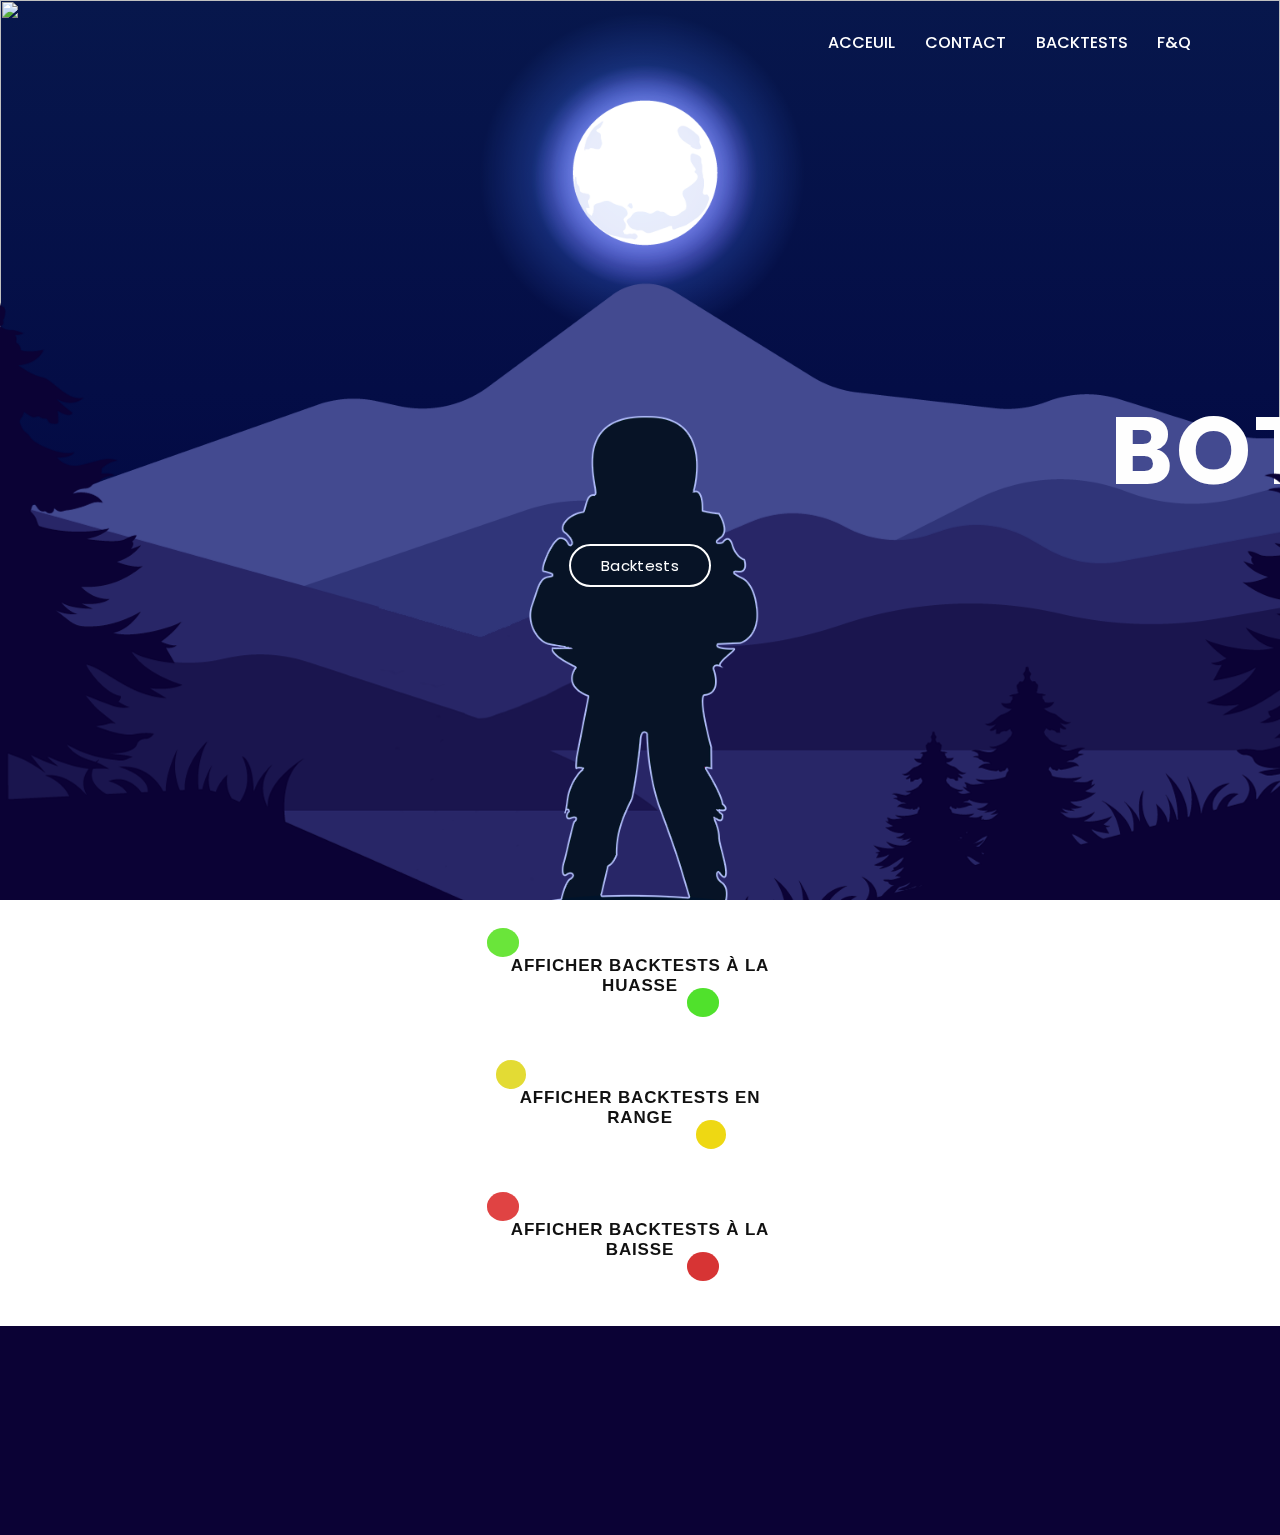
==== Backtests.html @ 54923174 "Add files via upload" ====
<!DOCTYPE html>
<html lang="en">
    <head>
        <meta charset="UTF-8">
        <meta http-equiv="X-UA-Compatible" content="IE=edge">
        <meta name="viewport" content="width=device-width, initial-scale=1.0">
        <title>Document</title>
        <script src="menu.js"></script>
        <script src="https://unpkg.com/aos@2.3.1/dist/aos.js"></script>
        <script src="https://cdn.jsdelivr.net/npm/chart.js"></script>
        <link rel="stylesheet" type="text/css" href="menu.css">
        <link href="https://unpkg.com/aos@2.3.1/dist/aos.css" rel="stylesheet">
      </head>
<body>
    <!-- debut barre + animation -->
    <nav class="navbar mode" role="navigation">
        <div class="navbar__logo"></div> 
        <div class = "linkss">   
        <ul class="navbar__links">
          <li class="navbar__link first"><a href="menu.html">ACCEUIL</a></li>
          <li class="navbar__link second"><a href="#">CONTACT</a></li>
          <li class="navbar__link third"><a href="Backtests.html">Backtests</a></li>
          <li class="navbar__link four"><a href="#">F&Q</a></li>
        </ul>
        </div>   
        <button class="burger">
          <span class="bar"></span>  
        </button>   
      </nav>
      <main class="main-content" role="main">
      </main>
      <script>
      function toggleMenu () {  
        const navbar = document.querySelector('.navbar');
        const burger = document.querySelector('.burger');
        burger.addEventListener('click', (e) => {    
          navbar.classList.toggle('show-nav');
        });    
      }
      toggleMenu();
    </script>
    <!-- fin barre + animation -->
      <section class="hero">
        <img src="1.png" class="translateX" data-speed="0.25" id="moon" alt="">
        <img src="2.png" class="translateY" data-speed="0.25" id="clouds" alt="">
        <img src="3.png" class="translateY" data-speed="0.9" id="mount" alt="">
        <h1 id="text" class="translateX" data-speed="-4.0">BOT MAK2</h1>
        <a href="#" id="btn">Backtests</a>
        <img src="4.png" class="translateY" data-speed="0" id="base" alt="">
      </section>
      <!--insertion du button1-->
      <div style="text-align: center;"id="button_1"class="container_styler btn_hausse">
        <button id ="btn_styler" class="btn_styler btn_hausse" href="#">
        Afficher Backtests à la <br>Huasse
        </button>
      </div>
      <div id="section1" style="display:none;">
      <section id="about" style="padding-top: 20px;
      padding-bottom:0" class="section-padding">
        <div class="container grid">
          <div  class="dems" style ="margin-top:-70px;">
            <!--analyse a la hausse-->
            <div id="graphes_hausse" style="background-color: #d5ead7;">
              <h4 style="margin-top:15px">
                Graphique<br>
                BNB Du 1 janvier 2018 au 11 mai 2022.<br> 
              </h4>
              <div> 
                <img src="graph_bnb_hausse_1ansPNG.PNG"
                style="max-width:650px">
              </div> 
              <br>
              <!--insertion analyse graphique (g.h3)-->
              <h4>
                Bot Mak2 vs Holding.
              </h4>
              <h3 style="margin-bottom:-20px">
                (à la hausse)
              </h3>
              <br>
              <div class="graph">
                <canvas id="myChart_h4"></canvas>
              </div>
              <h3>
              <b>Bot Mak2 de 1000$ à 979349$.</b><br>
              <b>Holding de 1000$ à 32130$.</b><br>
              </h3>
              <br>
              <br>
            </div>
            <!--analyse a la hausse-->
            <div id="graphes_hausse" style="background-color: #d5ead7;">
              <h4 style="margin-top:15px">
                Graphique<br>
                Doge Du 1 janvier 2021 au 27 décembre 2021.<br> 
              </h4>
              <div> 
                <img src="graph_doge_hausse_1ans.PNG"
                style="max-width:650px">
              </div> 
              <br>
              <!--insertion analyse graphique (g.2)-->
              <h4>
                Bot Mak2 vs Holding.
              </h4>
              <h3 style="margin-bottom:-20px">
                (à la hausse)
              </h3>
              <br>
              <div class="graph">
                <canvas id="myChart_h"></canvas>
              </div>
              <h3>
              <b>Bot Mak2 de 1000$ à 434328$.</b><br>
              <b>Holding de 1000$ à 33415$.</b><br>
              </h3>
              <br>
              <br>
            </div>
            <!--analyse a la hausse-->
            <div id="graphes_hausse" style="background-color: #d5ead7;">
              <h4 style="margin-top:15px">
                Graphique<br>
                XRP Du 4 mars 2021 au 11 mai 2022.<br> 
              </h4>
              <div> 
                <img src="grraph_xrp_hausse_1ans.PNG"
                style="max-width:650px">
              </div> 
              <br>
              <!--insertion analyse graphique (g.2)-->
              <h4>
                Bot Mak2 vs Holding.
              </h4>
              <h3 style="margin-bottom:-20px">
                (à la hausse)
              </h3>
              <br>
              <div class="graph">
                <canvas id="myChart_h2"></canvas>
              </div>
              <h3>
              <b>Bot Mak2 de 1000$ à 2166$.</b><br>
              <b>Holding de 1000$ à 657$.</b><br>
              </h3>
              <br>
              <br>
            </div>
            <!--analyse a la hausse-->
            <div id="graphes_hausse" style="background-color: #d5ead7;">
              <h4 style="margin-top:15px">
                Graphique<br>
                DOT Du 1 janvier 2021 au 11 mai 2022.<br> 
              </h4>
              <div> 
                <img src="graph_dot_hausse_1ans.PNG"
                style="max-width:650px">
              </div> 
              <br>
              <!--insertion analyse graphique (g.h3)-->
              <h4>
                Bot Mak2 vs Holding.
              </h4>
              <h3 style="margin-bottom:-20px">
                (à la hausse)
              </h3>
              <br>
              <div class="graph">
                <canvas id="myChart_h3"></canvas>
              </div>
              <h3>
              <b>Bot Mak2 de 1000$ à 2577$.</b><br>
              <b>Holding de 1000$ à 1098$.</b><br>
              </h3>
              <br>
              <br>
            </div>
          </div>
        </div>
      </section>
    </div>
      <!--insertion du button2-->
      <div style="text-align: center;"id="button_1"class="container_styler">
        <button id ="btn_styler2" class="btn_styler btn_range" href="#">
        Afficher Backtests en <br>range
        </button>
      </div>
    <div id="section2" style="display:none;">
      <section id="about" style="padding-top: 20px;
      padding-bottom: 0;" class="section-padding">
        <div class="container grid">
          <div  class="dems" style ="margin-top:-70px;">

            <!--analyse en range-->
            <div id="graphes_range" style="background-color: rgb(255, 253, 203);">
              <h4 style="margin-top:15px">
                Graphique.<br> 
                VET Du 2 juillet 2020 au 23 decembre 2020.<br> 
              </h4>
              <div> 
                <img src="graph_vet_range.PNG"
                style="max-width:650px">
              </div>
              <br>
              <!--insertion analyse graphique (r.2)-->
              <h4>
                Bot Mak2 vs Holding.
              </h4>
              <h3 style="margin-bottom:-20px">
              (en range)
              </h3>
              <br>
              <div class="graph">
                <canvas id="myChart_r2"></canvas>
                <br>
              </div>
              <h3>
              <b>Bot Mak2 de 1000$ à 1387$.</b><br>
              <b>Holding de 1000$ à 1385$.</b><br>
              </h3>
              <br>
            </div>

            <!--analyse en range-->
            <div id="graphes_range" style="background-color: rgb(255, 253, 203);">
              <h4 style="margin-top:15px">
                Graphique.<br> 
                XRP Du 4 novembre 2019 au 1 novembre 2020.<br> 
              </h4>
              <div> 
                <img src="graph_xrp_range_1ans.PNG"
                style="max-width:650px">
              </div>
              <br>
              <!--insertion analyse graphique (g.2)-->
              <h4>
                Bot Mak2 vs Holding.
              </h4>
              <h3 style="margin-bottom:-20px">
              (en range)
              </h3>
              <br>
              <div class="graph">
                <canvas id="myChart_r"></canvas>
                <br>
              </div>
              <h3>
              <b>Bot Mak2 de 1000$ à 1144$.</b><br>
              <b>Holding de 1000$ à 802$.</b><br>
              </h3>
              <br>
            </div>

            <!--analyse en range-->
            <div id="graphes_range" style="background-color: rgb(255, 253, 203);">
              <h4 style="margin-top:15px">
                Graphique.<br> 
                AVAX Du 4 novembre 2019 au 1 novembre 2020.<br> 
              </h4>
              <div> 
                <img src="graph_avax_rangePNG.PNG"
                style="max-width:650px">
              </div>
              <br>
              <!--insertion analyse graphique (g.2)-->
              <h4>
                Bot Mak2 vs Holding.
              </h4>
              <h3 style="margin-bottom:-20px">
              (en range)
              </h3>
              <br>
              <div class="graph">
                <canvas id="myChart_r3"></canvas>
                <br>
              </div>
              <h3>
              <b>Bot Mak2 de 1000$ à 1326$.</b><br>
              <b>Holding de 1000$ à 1058$.</b><br>
              </h3>
              <br>
            </div>
          </div>
        </div>
      </section>
    </div>
      <!--insertion du button2-->
      <div style="text-align: center;"id="button_1"class="container_styler">
        <button id ="btn_styler3" class="btn_styler btn_baisse" href="#">
        Afficher Backtests à la <br>baisse
        </button>
      </div>
    <div id="section3" style="display:none;">
      <section id="about" style="padding-top: 20px;
      padding-bottom: 0;" class="section-padding">
        <div class="container grid">
          <div  class="dems" style ="margin-top:-70px;">
            <!--analyse a la baisse-->
            <div id="graphes_baisses" style="background-color: rgb(255, 221, 221);">
              <h4 style="margin-top:15px">
                Graphique.<br> 
                Luna Du 4 mars 2022 au 13 mai 2022.<br> 
              </h4>
              <div> 
                <img src="graph_luna_baisse.PNG"
                style="max-width:650px">
              </div> 
              <br>
              <!--insertion analyse graphique (g.b2)-->
              <h4>
                Bot Mak2 vs Holding.
              </h4>
              <h3 style="margin-bottom:-20px">
                (à la baisse)
              </h3>
              <br>
              <div class="graph">
                <canvas id="myChart_b2"></canvas>
              </div>
              <h3>
              <b>Holding de 1000$ à 617$.</b><br>
              <b>Bot Mak2 de 1000$ à 0.0004$.</b>
              </h3>
              <br>
            </div>
            <!--analyse a la baisse-->
            <div id="graphes_baisses" style="background-color: rgb(255, 221, 221);">
              <h4 style="margin-top:15px">
                Graphique.<br> 
                ADA Du 3 septembre 2021 au 13 mai 2022.<br> 
              </h4>
              <div> 
                <img src="graph_ada_baisse_1ans.PNG"
                style="max-width:650px">
              </div> 
              <br>
              <!--insertion analyse graphique (g.b3)-->
              <h4>
                Bot Mak2 vs Holding.
              </h4>
              <h3 style="margin-bottom:-20px">
                (à la baisse)
              </h3>
              <br>
              <div class="graph">
                <canvas id="myChart_b3"></canvas>
              </div>
              <h3>
              <b>Holding de 1000$ à 705$.</b><br>
              <b>Bot Mak2 de 1000$ à 178$.</b>
              </h3>
              <br>
            </div>
            <!--analyse a la baisse-->
            <div id="graphes_baisses" style="background-color: rgb(255, 221, 221);">
            <h4 style="margin-top:15px">
              Graphique.<br> 
              Ethereum Du 8 janvier 2018 au 7 décembre 2018.<br> 
            </h4>
            <div> 
              <img src="graph_eth_baisse_1ans.png"
              style="max-width:650px">
            </div> 
            <br>
            <!--insertion analyse graphique (g.1)-->
            <h4>
              Bot Mak2 vs Holding.
            </h4>
            <h3 style="margin-bottom:-20px">
              (à la baisse)
            </h3>
            <br>
            <div class="graph">
              <canvas id="myChart"></canvas>
            </div>
            <h3>
            <b>Holding de 1000$ à 82$.</b><br>
            <b>Bot Mak2 de 1000$ à 1189$.</b>
            </h3>
            <br>
          </div>
          </div>
        </div>
      </section>
    </div>
      <footer>
        <div class="container">
          <a href="#">
            <img src="logo.png" alt="">
          </a>
        </div>
      </footer>
    
    
        <!--animation des images-->
          <script>
            const translateX = document.querySelectorAll(".translateX");
        const translateY = document.querySelectorAll(".translateY");
        window.addEventListener("scroll" ,() => {
          let scroll = window.pageYOffset;
          translateX.forEach(element => {
            let speed = element.dataset.speed;
            element.style.transform = `translateX(${scroll * speed}px)`;
          })
          translateY.forEach(element => {
            let speed = element.dataset.speed;
            element.style.transform = `translateY(${scroll * speed}px)`;
          })
        })
          </script>
          <!--ici bas permet d'afficher le graphique à la baisse-->
          <script>
            const myChart = new Chart(
              document.getElementById('myChart'),
              config
            );
          </script>
          <!--graph en range-->
          <script>
            const myChart_r = new Chart(
              document.getElementById('myChart_r'),
              config_r
            );
          </script>
          <!--graph à la hausse-->
          <script>
            const myChart_h = new Chart(
              document.getElementById('myChart_h'),
              config_h
            );
          </script>

          <!--graph à la hausse-->
          <script>
            const myChart_h2 = new Chart(
              document.getElementById('myChart_h2'),
              config_h2
            );
          </script>

          <!--graph à la hausse-->
          <script>
            const myChart_h3 = new Chart(
              document.getElementById('myChart_h3'),
              config_h3
            );
          </script>
          
          
          <!--graph à la hausse-->
          <script>
            const myChart_h4 = new Chart(
              document.getElementById('myChart_h4'),
              config_h4
            );
          </script>

          <!--graph à la baisse-->
          <script>
            const myChart_b2 = new Chart(
              document.getElementById('myChart_b2'),
              config_b2
            );
          </script>

          <!--graph à la baisse-->
          <script>
            const myChart_b3 = new Chart(
              document.getElementById('myChart_b3'),
              config_b3
            );
          </script>

          <!--graph en range-->
          <script>
            const myChart_r2 = new Chart(
              document.getElementById('myChart_r2'),
              config_r2
            );
          </script>
          
          <!--graph en range-->
          <script>
            const myChart_r3 = new Chart(
              document.getElementById('myChart_r3'),
              config_r3
            );
          </script>


          <!--button affichage-->
          <script>
            let btn_styler = document.getElementById("btn_styler");
            let section1= document.getElementById("section1");
            let btn_styler2 = document.getElementById("btn_styler2");
            let section2= document.getElementById("section2");
            let btn_styler3 = document.getElementById("btn_styler3");
            let section3= document.getElementById("section3");
            
            function btn1(){
            if(getComputedStyle(section1).display != "none"){
              section1.style.display = "none";
            } else {
              section1.style.display = "block";
            }
            };
            btn_styler.onclick = btn1;

            function btn2(){
            if(getComputedStyle(section2).display != "none"){
              section2.style.display = "none";
            } else {
              section2.style.display = "block";
            }
            };
            btn_styler2.onclick = btn2;

            function btn3(){
            if(getComputedStyle(section3).display != "none"){
              section3.style.display = "none";
            } else {
              section3.style.display = "block";
            }
            };
            btn_styler3.onclick = btn3;

        </script>

      <script>
        AOS.init();
      </script>
      </body>
</html>
---- menu.css ----
/*debut barre + animation*/
@import url('https://fonts.googleapis.com/css2?family=Poppins:wght@400;500;600&display=swap');

/* Variables */
/*sert a rien*/
/*sert a rien*/

.mode {
  --navbar-color: #FFF;
  
}

/*sert a rien*/

/*sert a rien*/


/* Basic style */
/*sert a rien*/

/*sert a rien*/

/* Navbar */
/*sert a rien*/
/*sert a rien*/

/*sert a rien*/

/*sert a rien*/

/*sert a quelque chose*/
.linkssa.active,
.linkss a:hover
{
  color: #0b0235;
  background: #ffffff;
}
.linkss a
{
    display: inline-block;
    padding: 0.6rem 0.3rem;
    margin-right: 0rem;
    color: #ffffff;
    font-size: 1rem;
    text-transform: uppercase;
    font-weight: 500;
    line-height: 1;
    border-radius: 1.5rem;
    transition: 0.3s;
    transform: translate(-5vw,1.2vw);
    font-family: 'Poppins', sans-serif;
    overflow-x: hidden;
}



.burger {
  display:none;
}

/*configuration canva pour graph*/

.graph{
  width:800px;
  height:500px;
  margin-left: auto;
  margin-right: auto;
}
@media only screen and (max-width: 820px){
  .graph{
    width:90%;
    height:320px;
  }

}



/*  Small device */
@media screen and (max-width:767.98px) {
/*sert a quelque chose*/
  .navbar__links { 
    overflow:hidden;
    display:flex;
    flex-direction:column;
    width:0;
    height:calc(50vh - 65px);  
    position:absolute;
    top:65px;
    right:0;     
    background:var(--navbar-bg-color);     
    transform: translateX(110%);
    transition: all .5s ease-in-out;
  }
  /*sert a quelque chose*/
  .show-nav .navbar__links { 
    
    width:100vw;    
    transform: translateX(0);
  } 
  .navbar__link {    
    transform: translateX(101%);
    transition: all .5s ease-in-out;
  }
  
  .show-nav .navbar__link  {        
    transform: translateX(0);    
  }   
  .navbar__link > a {
    display:block;
    padding:1rem;
    font-size:1.6rem;
    color:var(--navbar-color);  
    transition: all .4s ease-in-out;
  }
  .navbar__link > a:hover {
    padding-left:2rem;
    letter-spacing:5px;
  }
  
  /* Toggle menu */
  .burger {
    display:block;
    position:relative;
    padding:0;
    width:45px;
    height:45px;
    border:none;
    background:transparent;
    cursor:pointer;
    transform: translate(-25px,8px);
  
    
  }
  .bar {
    display:block;    
    width:34px;
    height:3px;  
    border-radius:3px;
    background:var(--navbar-color); 
    transition: all .5s ease-in-out;
 
  }
  }

  .bar::before {
    transform:translateY(-12px);

  }
  .bar::after {
    transform:translateY(12px);

  }
  .show-nav .bar {
    width:0;
    background:transparent;    
  }
  .show-nav .bar::before {
    transform:rotate(45deg);
  }
  .show-nav .bar::after {
    transform:rotate(-45deg);
  }
  
  /* Bonus - Animations */
  .show-nav .first {      
    transition: all 1s ease-out;
  } 
  .show-nav .second {      
    transition: all 1.1s ease-out;
  } 
  .show-nav .third {      
    transition: all 1.2s ease-out;
  } 
  .show-nav .four {      
    transition: all 1.3s ease-out;
  } 
  .show-nav .fifth {      
    transition: all 1.4s ease-out;
  }


/*  Medium device - Bonus */
@media screen and (min-width:778px) {
  .navbar__link > a::after {
    display:block;
    content:"";
    width:0;
    height:1px;
  }
  .navbar__link:hover > a::after {
    width:100%;
  }
}
/*fin barre + animation*/



*
{
  padding: 0;
  margin: 0;
  scroll-behavior: smooth;
  box-sizing: border-box;
}
body
{
  font-family: 'Poppins', sans-serif;
  overflow-x: hidden;
  z-index: -999;
}
img
{
  width: 100%;
}
img.hw{
  max-width: 700px;
  min-height: 300px;
  display: inline-block;
  margin-top: -40px;
  margin-bottom: 20px;
}
.left-content{
  display: inline-block;
  text-align: center;
}
.dems{
  display: inline-block;
  text-align: center;
  min-height: 430px;
  margin-left: -0px;
}
img.hr{
  max-width: 700px;
  min-height: 430px;
  min-width: 300px;
  display: inline-block;
  margin-top: -20px;
  margin-bottom: 20px;
}
ul
{
  list-style: none;
}
a
{
  text-decoration: none;
}
.container
{
  max-width: 80rem;
  padding: 2rem;
  margin: 0 auto;
}
nav
{
  width: 100%;
  position: absolute;
  top: 0;
  left: 0;
  z-index: 50;
}
nav .container
{
  display: flex;
  justify-content: space-between;
  align-items: center;
  height: 6rem;
}
.logo
{
  max-width: 250px;
  display: flex;
  align-items: center;
}
.links ul
{
  display: flex;
}
.links a
{
  display: inline-block;
  padding: 0.6rem 1.2rem;
  margin-right: 0rem;
  color: #ffffff;
  font-size: 1.00rem;
  text-transform: uppercase;
  font-weight: 500;
  line-height: 1;
  border-radius: 1.5rem;
  transition: 0.3s;
  transform: translateX(8vh);
}
.links a.active,
.links a:hover
{
  color: #0b0235;
  background: #ffffff;
}
.hamburger-menu
{
  width: 2.7rem;
  height: 3rem;
  z-index: 100;
  position: relative;
  display: none;
  align-items: center;
  justify-content: flex-end;
  border:none;
  background:transparent;
  cursor:pointer;
}
.hamburger-menu .bar 
{
  position: relative;
  width: 2.1rem;
  height: 3px;
  border-radius: 3px;
  background: #ffffff;
}
.bar::before,
.bar::after
{
  
  content: '';
  position: absolute;
  width: 2.1rem;
  height: 3px;
  border-radius: 3px;
  background: #ffffff;
  margin-left: -1.05rem;
}
.bar::before
{
  transform: translateY(-9px);
}
.bar::after
{
  transform: translateY(9px);
}
.hero
{
  position: relative;
  width: 100vw;
  height: 100vh;
  display: flex;
  align-items: center;
  justify-content: center;
  overflow: hidden;
  background: linear-gradient(#07174c, #00003e);
}
.hero img
{
  position: absolute;
  top: 0;
  left: 0;
  width: 100%;
  height: 100%;
  object-fit: cover;
  pointer-events: none;
}
.hero #base
{
  z-index: 6;
}
.hero #text
{
  position: absolute;
  color: #fefefe;
  font-size: clamp(3rem, 7.5vw, 8rem);
  white-space: nowrap;
  letter-spacing: 3px;
  z-index: 5;
  right: -350px;
}
#btn
{
  font-size: 15px;
  position: calc();
  color: #fefefe;
  text-decoration: none;
  padding: 8px 30px;
  display: inline-block;
  border: 2px solid #fefefe;
  border-radius: 25px;
  background: transparent;
  z-index: 7;
  letter-spacing: 0.3px;
  transform: translateY(115px);
}
.section-padding
{
  padding: 80px 0;
  background: #fefefe;
}
.grid
{
  display: grid;
  /* grid-template-columns: repeat(2, 1fr);*/ 
  align-items: center;
  margin: 0 auto;
}
.left-content,
.right-content
{
  padding: 1rem;
}
h4
{
  font-weight: 700;
  letter-spacing: 0;
  line-height: 1.35;
  text-align: justify;
  color: #0b0235;
  font-size: 2.75vh;
}
h3{
  font-weight: 500;
  letter-spacing: 0.3px;
  line-height: 1.35;
  text-align: justify;
  color: #0b0235;
  font-size: 2vh;
}
.heading
{
  font-size: 1.15rem;
  color: #0b0235;
  margin-bottom: 0.5rem;
}
p
{
  color: #0b0235;
  font-size: 0.9rem;
  padding-bottom: 2rem;
  padding-right: 1rem;
}
footer
{
  background: #0b0235;
  padding: 60px 0;
  text-align: center;
}
footer img
{
  max-width: 400px;
}
@media (max-width:992px)

{
  }
  h4 
  {
    font-size: 1.1rem;
  }
  .heading
  {
    font-size: 1rem;
  }
  p 
  {
    font-size: 0.8rem;
  }
@media (max-width: 767.98px)
{
  .grid
  {
    grid-template-columns: 1fr;
  }
  .left-content,
  .right-content
  {
    padding: 0.4rem;
  }
}

section img#clouds
{
    mix-blend-mode: screen;
}
.navbar {  
  display:flex;
  align-items:center; 
  justify-content:space-between;   
  padding:10px;
  font-size:1.1rem;
  background:var(--navbar-bg-color);
  color:var(--navbar-color);
}
.navbar__links { 
  display:flex;  
}
.navbar__link { 
  padding:0 10px;
}
.navbar__link > a { 
  color:var(--navbar-color);
  text-decoration:none;
}
/*animation button pour page backtest*/
@import url("https://fonts.googleapis.com/css?family=Lato:400,700");

 .container_styler {
	 width: auto;
	 margin: auto;
   height:auto;
   margin-top: 30px;
   margin-bottom:40px;
}
 @keyframes topAnimation {
	 from {
		 transform: translate(0rem, 0);
	}
	 to {
		 transform: translate(0rem, 3.5rem);
	}
}
 @keyframes bottomAnimation {
	 from {
		 transform: translate(-11.5rem, 0);
	}
	 to {
		 transform: translate(0rem, 0);
	}
}
 button.btn_styler {
	 text-transform: uppercase;
	 text-decoration: none;
	 font-weight: 700;
	 border: 0;
	 position: relative;
	 letter-spacing: 0.05em;
	 margin: 10px;
	 padding: 1rem 2rem;
	 background: transparent;
	 outline: none;
	 font-size: 17px;
	 color: #111;
	 transition: all 0.5s cubic-bezier(0.68, -0.55, 0.265, 1.55) 0.15s;
}
 button.btn_styler::after, button.btn_styler::before {
	 border: 0;
	 content: "";
	 position: absolute;
	 height: 40%;
	 width: 10%;
	 transition: all 0.5s cubic-bezier(0.68, -0.55, 0.265, 1.55);
	 z-index: -2;
	 border-radius: 50%;
}
 button.btn_hausse::before {
	 border: 0;
	 background-color: #6ae53a;
	 top: -0.75rem;
	 left: 0.5rem;
	 animation: topAnimation 2s cubic-bezier(0.68, -0.55, 0.265, 1.55) 0.25s infinite alternate;
}
 button.btn_hausse::after {
	 background-color: #50e12c;
	 top: 3rem;
	 left: 13rem;
	 animation: bottomAnimation 2s cubic-bezier(0.68, -0.55, 0.265, 1.55) 0.5s infinite alternate;
}

button.btn_range::before {
  border: 0;
  background-color: #e3db34;
  top: -0.75rem;
  left: 0.5rem;
  animation: topAnimation 2s cubic-bezier(0.68, -0.55, 0.265, 1.55) 0.25s infinite alternate;
}
button.btn_range::after {
  background-color: #eed813;
  top: 3rem;
  left: 13rem;
  animation: bottomAnimation 2s cubic-bezier(0.68, -0.55, 0.265, 1.55) 0.5s infinite alternate;
}

button.btn_baisse::before {
  border: 0;
  background-color: #e04343;
  top: -0.75rem;
  left: 0.5rem;
  animation: topAnimation 2s cubic-bezier(0.68, -0.55, 0.265, 1.55) 0.25s infinite alternate;
}
button.btn_baisse::after {
  background-color: #d73434;
  top: 3rem;
  left: 13rem;
  animation: bottomAnimation 2s cubic-bezier(0.68, -0.55, 0.265, 1.55) 0.5s infinite alternate;
}



 button.btn_styler:hover {
	 color: white;
}
 button.btn_styler:hover::before, button.btn_styler:hover::after {
	 top: 0;
	 height: 100%;
	 width: 100%;
	 border-radius: 0;
	 animation: none;
}
 button.btn_styler:hover::after {
	 left: 0rem;
}
 button.btn_styler:hover::before {
	 top: 0.5rem;
	 left: 0.35rem;
}
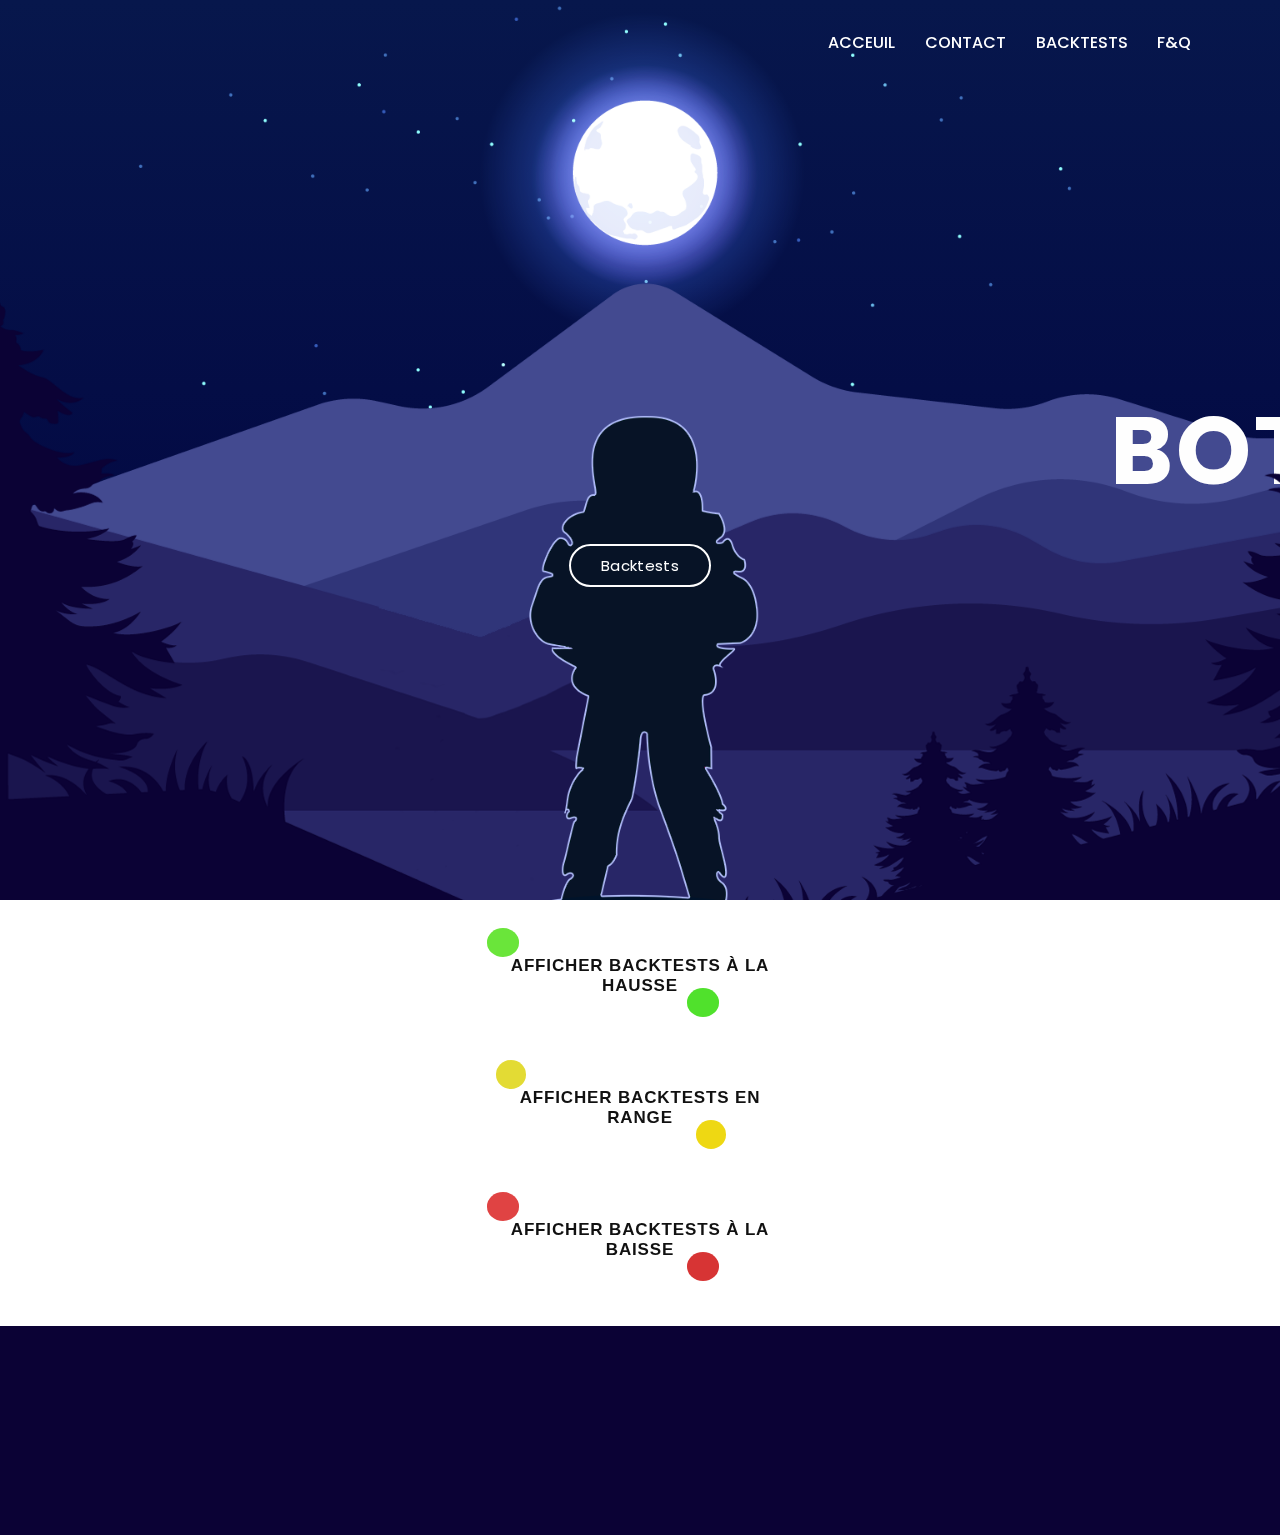
==== commit 88038ddd: "Add files via upload" ====
--- a/Backtests.html
+++ b/Backtests.html
@@ -18,9 +18,9 @@
         <div class = "linkss">   
         <ul class="navbar__links">
           <li class="navbar__link first"><a href="menu.html">ACCEUIL</a></li>
-          <li class="navbar__link second"><a href="#">CONTACT</a></li>
+          <li class="navbar__link second"><a href="contact.html">CONTACT</a></li>
           <li class="navbar__link third"><a href="Backtests.html">Backtests</a></li>
-          <li class="navbar__link four"><a href="#">F&Q</a></li>
+          <li class="navbar__link four"><a href="faq.html">F&Q</a></li>
         </ul>
         </div>   
         <button class="burger">
@@ -51,7 +51,7 @@
       <!--insertion du button1-->
       <div style="text-align: center;"id="button_1"class="container_styler btn_hausse">
         <button id ="btn_styler" class="btn_styler btn_hausse" href="#">
-        Afficher Backtests à la <br>Huasse
+        Afficher Backtests à la <br>Hausse
         </button>
       </div>
       <div id="section1" style="display:none;">
@@ -182,7 +182,7 @@
       <!--insertion du button2-->
       <div style="text-align: center;"id="button_1"class="container_styler">
         <button id ="btn_styler2" class="btn_styler btn_range" href="#">
-        Afficher Backtests en <br>range
+        Afficher Backtests en <br>Range
         </button>
       </div>
     <div id="section2" style="display:none;">
@@ -287,7 +287,7 @@
       <!--insertion du button2-->
       <div style="text-align: center;"id="button_1"class="container_styler">
         <button id ="btn_styler3" class="btn_styler btn_baisse" href="#">
-        Afficher Backtests à la <br>baisse
+        Afficher Backtests à la <br>Baisse
         </button>
       </div>
     <div id="section3" style="display:none;">
@@ -358,7 +358,7 @@
               Ethereum Du 8 janvier 2018 au 7 décembre 2018.<br> 
             </h4>
             <div> 
-              <img src="graph_eth_baisse_1ans.png"
+              <img src="graphethbaisse1ans.PNG"
               style="max-width:650px">
             </div> 
             <br>
--- a/menu.css
+++ b/menu.css
@@ -608,4 +608,36 @@
  button.btn_styler:hover::before {
 	 top: 0.5rem;
 	 left: 0.35rem;
-}+}
+
+/*espace lettres*/
+h4.space{
+  letter-spacing:-0.13px;
+}
+
+.test21{
+display: inline-block;
+outline: 0;
+border: none;
+cursor: pointer;
+font-weight: 600;
+border-radius: 5px;
+font-size: 12px;
+height: 30px;
+color: white;
+padding: 0 20px;
+background-color: #181889;
+}
+.test22{
+  display: inline-block;
+  outline: 0;
+  border: none;
+  cursor: pointer;
+  font-weight: 600;
+  border-radius: 5px;
+  font-size: 12px;
+  height: 30px;
+  color: white;
+  padding: 0 20px;
+  background-color: #000000;
+  }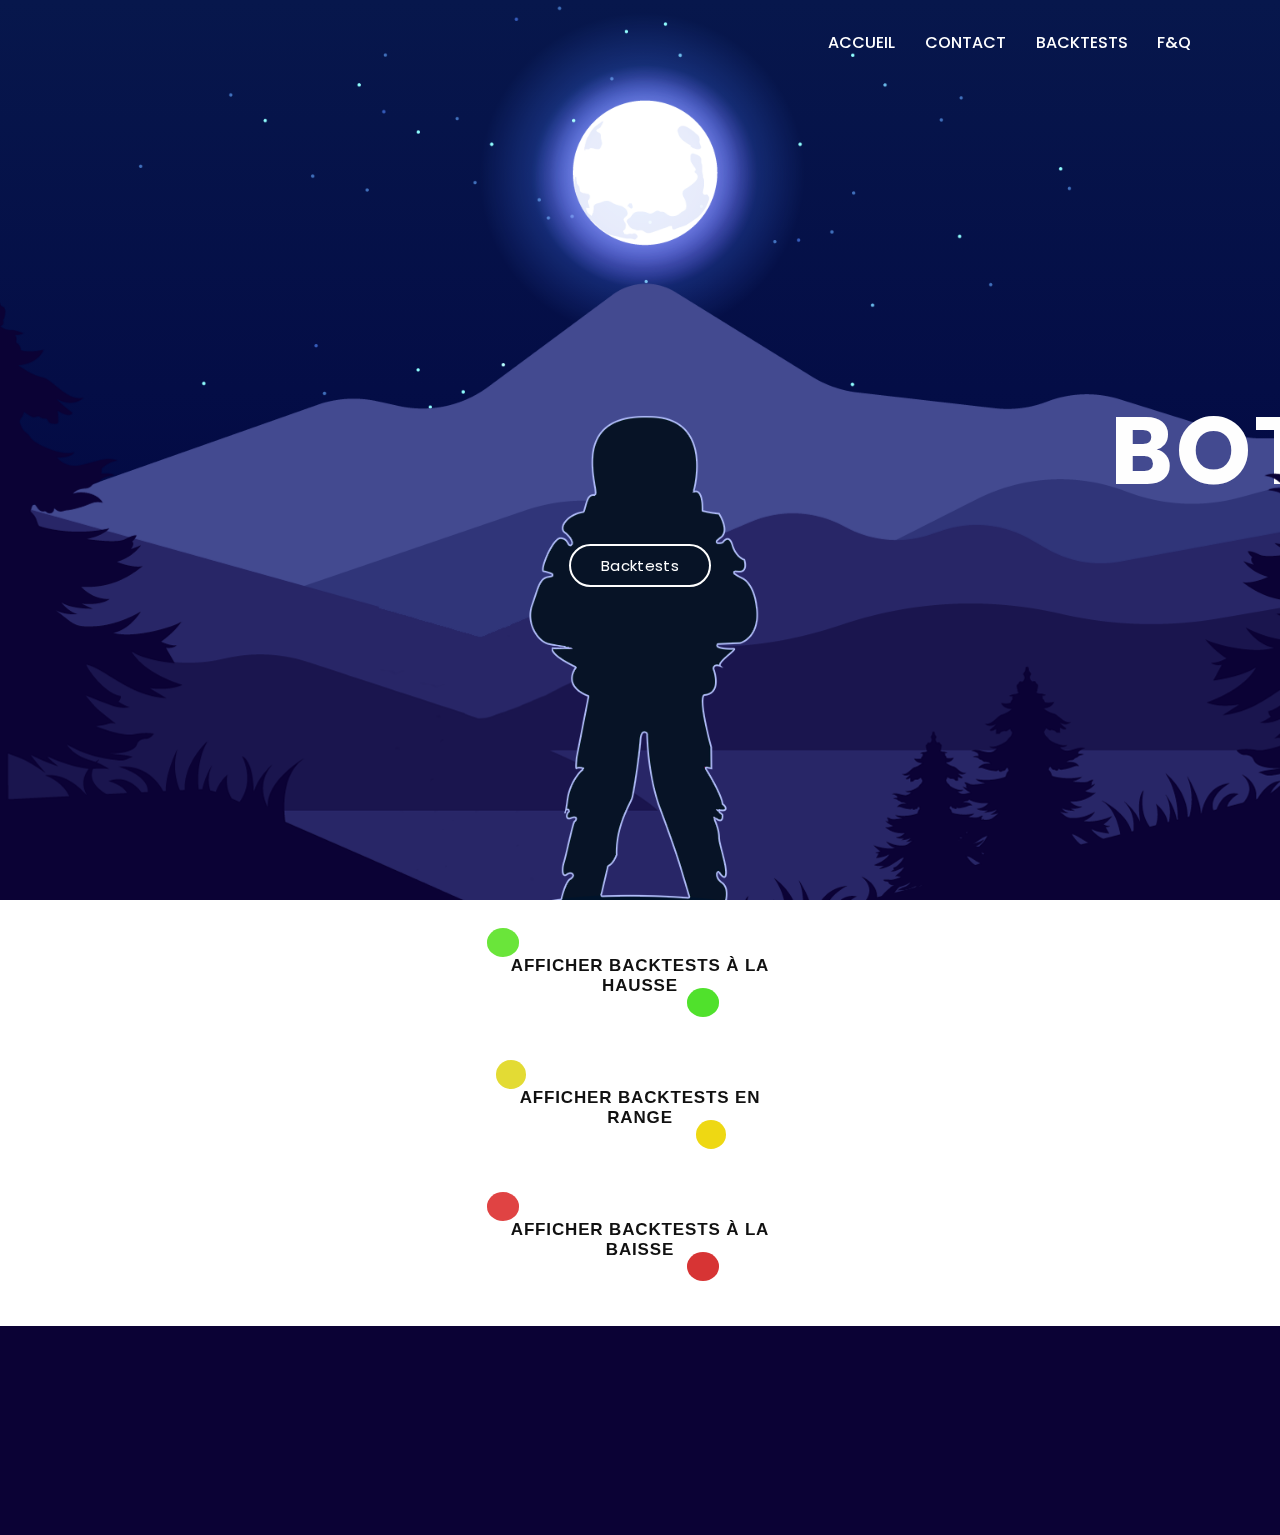
==== commit 9bf20b8b: "Add files via upload" ====
--- a/Backtests.html
+++ b/Backtests.html
@@ -17,7 +17,7 @@
         <div class="navbar__logo"></div> 
         <div class = "linkss">   
         <ul class="navbar__links">
-          <li class="navbar__link first"><a href="menu.html">ACCEUIL</a></li>
+          <li class="navbar__link first"><a href="menu.html">ACCUEIL</a></li>
           <li class="navbar__link second"><a href="contact.html">CONTACT</a></li>
           <li class="navbar__link third"><a href="Backtests.html">Backtests</a></li>
           <li class="navbar__link four"><a href="faq.html">F&Q</a></li>
@@ -66,7 +66,7 @@
                 BNB Du 1 janvier 2018 au 11 mai 2022.<br> 
               </h4>
               <div> 
-                <img src="graph_bnb_hausse_1ansPNG.PNG"
+                <img src="graph_bnb_hausse_1ansPNG.png"
                 style="max-width:650px">
               </div> 
               <br>
@@ -95,7 +95,7 @@
                 Doge Du 1 janvier 2021 au 27 décembre 2021.<br> 
               </h4>
               <div> 
-                <img src="graph_doge_hausse_1ans.PNG"
+                <img src="graph_doge_hausse_1ans.png"
                 style="max-width:650px">
               </div> 
               <br>
@@ -124,7 +124,7 @@
                 XRP Du 4 mars 2021 au 11 mai 2022.<br> 
               </h4>
               <div> 
-                <img src="grraph_xrp_hausse_1ans.PNG"
+                <img src="grraph_xrp_hausse_1ans.png"
                 style="max-width:650px">
               </div> 
               <br>
@@ -153,7 +153,7 @@
                 DOT Du 1 janvier 2021 au 11 mai 2022.<br> 
               </h4>
               <div> 
-                <img src="graph_dot_hausse_1ans.PNG"
+                <img src="graph_dot_hausse_1ans.png"
                 style="max-width:650px">
               </div> 
               <br>
@@ -198,7 +198,7 @@
                 VET Du 2 juillet 2020 au 23 decembre 2020.<br> 
               </h4>
               <div> 
-                <img src="graph_vet_range.PNG"
+                <img src="graph_vet_range.png"
                 style="max-width:650px">
               </div>
               <br>
@@ -228,7 +228,7 @@
                 XRP Du 4 novembre 2019 au 1 novembre 2020.<br> 
               </h4>
               <div> 
-                <img src="graph_xrp_range_1ans.PNG"
+                <img src="graph_xrp_range_1ans.png"
                 style="max-width:650px">
               </div>
               <br>
@@ -258,7 +258,7 @@
                 AVAX Du 4 novembre 2019 au 1 novembre 2020.<br> 
               </h4>
               <div> 
-                <img src="graph_avax_rangePNG.PNG"
+                <img src="graph_avax_rangePNG.png"
                 style="max-width:650px">
               </div>
               <br>
@@ -302,7 +302,7 @@
                 Luna Du 4 mars 2022 au 13 mai 2022.<br> 
               </h4>
               <div> 
-                <img src="graph_luna_baisse.PNG"
+                <img src="graph_luna_baisse.png"
                 style="max-width:650px">
               </div> 
               <br>
@@ -330,7 +330,7 @@
                 ADA Du 3 septembre 2021 au 13 mai 2022.<br> 
               </h4>
               <div> 
-                <img src="graph_ada_baisse_1ans.PNG"
+                <img src="graph_ada_baisse_1ans.png"
                 style="max-width:650px">
               </div> 
               <br>
@@ -358,7 +358,7 @@
               Ethereum Du 8 janvier 2018 au 7 décembre 2018.<br> 
             </h4>
             <div> 
-              <img src="graphethbaisse1ans.PNG"
+              <img src="graphethbaisse1ans.png"
               style="max-width:650px">
             </div> 
             <br>
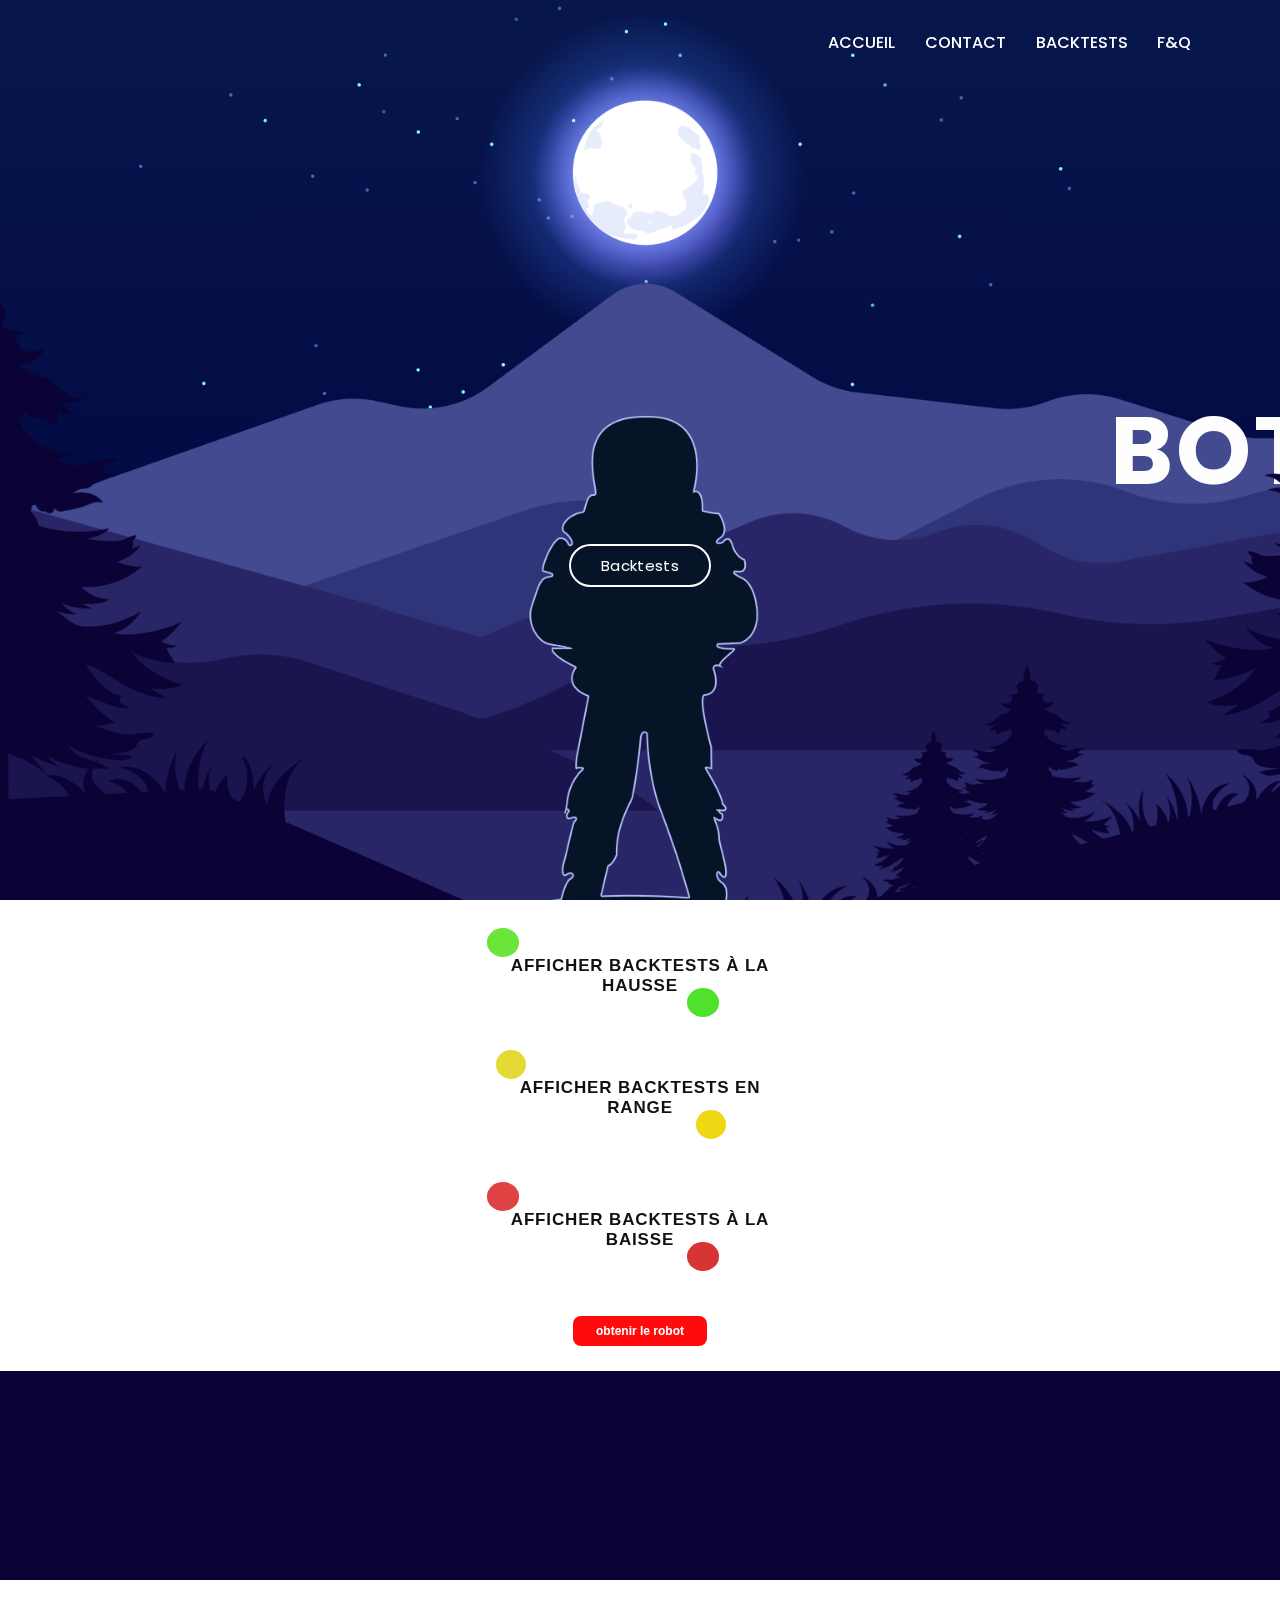
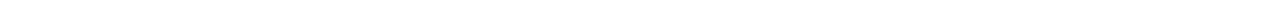
==== commit 9b8e2464: "Add files via upload" ====
--- a/Backtests.html
+++ b/Backtests.html
@@ -1,5 +1,5 @@
 <!DOCTYPE html>
-<html lang="en">
+<html lang="fr">
     <head>
         <meta charset="UTF-8">
         <meta http-equiv="X-UA-Compatible" content="IE=edge">
@@ -53,7 +53,6 @@
         <button id ="btn_styler" class="btn_styler btn_hausse" href="#">
         Afficher Backtests à la <br>Hausse
         </button>
-      </div>
       <div id="section1" style="display:none;">
       <section id="about" style="padding-top: 20px;
       padding-bottom:0" class="section-padding">
@@ -284,7 +283,7 @@
         </div>
       </section>
     </div>
-      <!--insertion du button2-->
+      <!--insertion du butto3-->
       <div style="text-align: center;"id="button_1"class="container_styler">
         <button id ="btn_styler3" class="btn_styler btn_baisse" href="#">
         Afficher Backtests à la <br>Baisse
@@ -383,6 +382,12 @@
         </div>
       </section>
     </div>
+    <div style="text-align: center;">
+      <form action="contact.html" >
+        <button class="test23"  type="submit">obtenir le robot</button>
+    </form>
+      <br>
+     </div>
       <footer>
         <div class="container">
           <a href="#">
--- a/menu.css
+++ b/menu.css
@@ -640,4 +640,40 @@
   color: white;
   padding: 0 20px;
   background-color: #000000;
-  }+  }
+
+.telegram{
+    margin-top:40px;
+      max-width: 100px;
+      display: block;
+      margin-left: auto;
+      margin-right: auto;
+}
+
+.test23{
+  display: inline-block;
+  outline: 0;
+  border: none;
+  cursor: pointer;
+  font-weight: 600;
+  border-radius: 8px;
+  font-size: 12px;
+  height: 30px;
+  color: rgb(255, 255, 255);
+  padding: 0 23px;
+  background-color: #ff0b0b;
+  }
+
+  .test24{
+    display: inline-block;
+    outline: 0;
+    border: none;
+    cursor: pointer;
+    font-weight: 600;
+    border-radius: 8px;
+    font-size: 12px;
+    height: 30px;
+    color: white;
+    padding: 0 17px;
+    background-color: #000000;
+    }